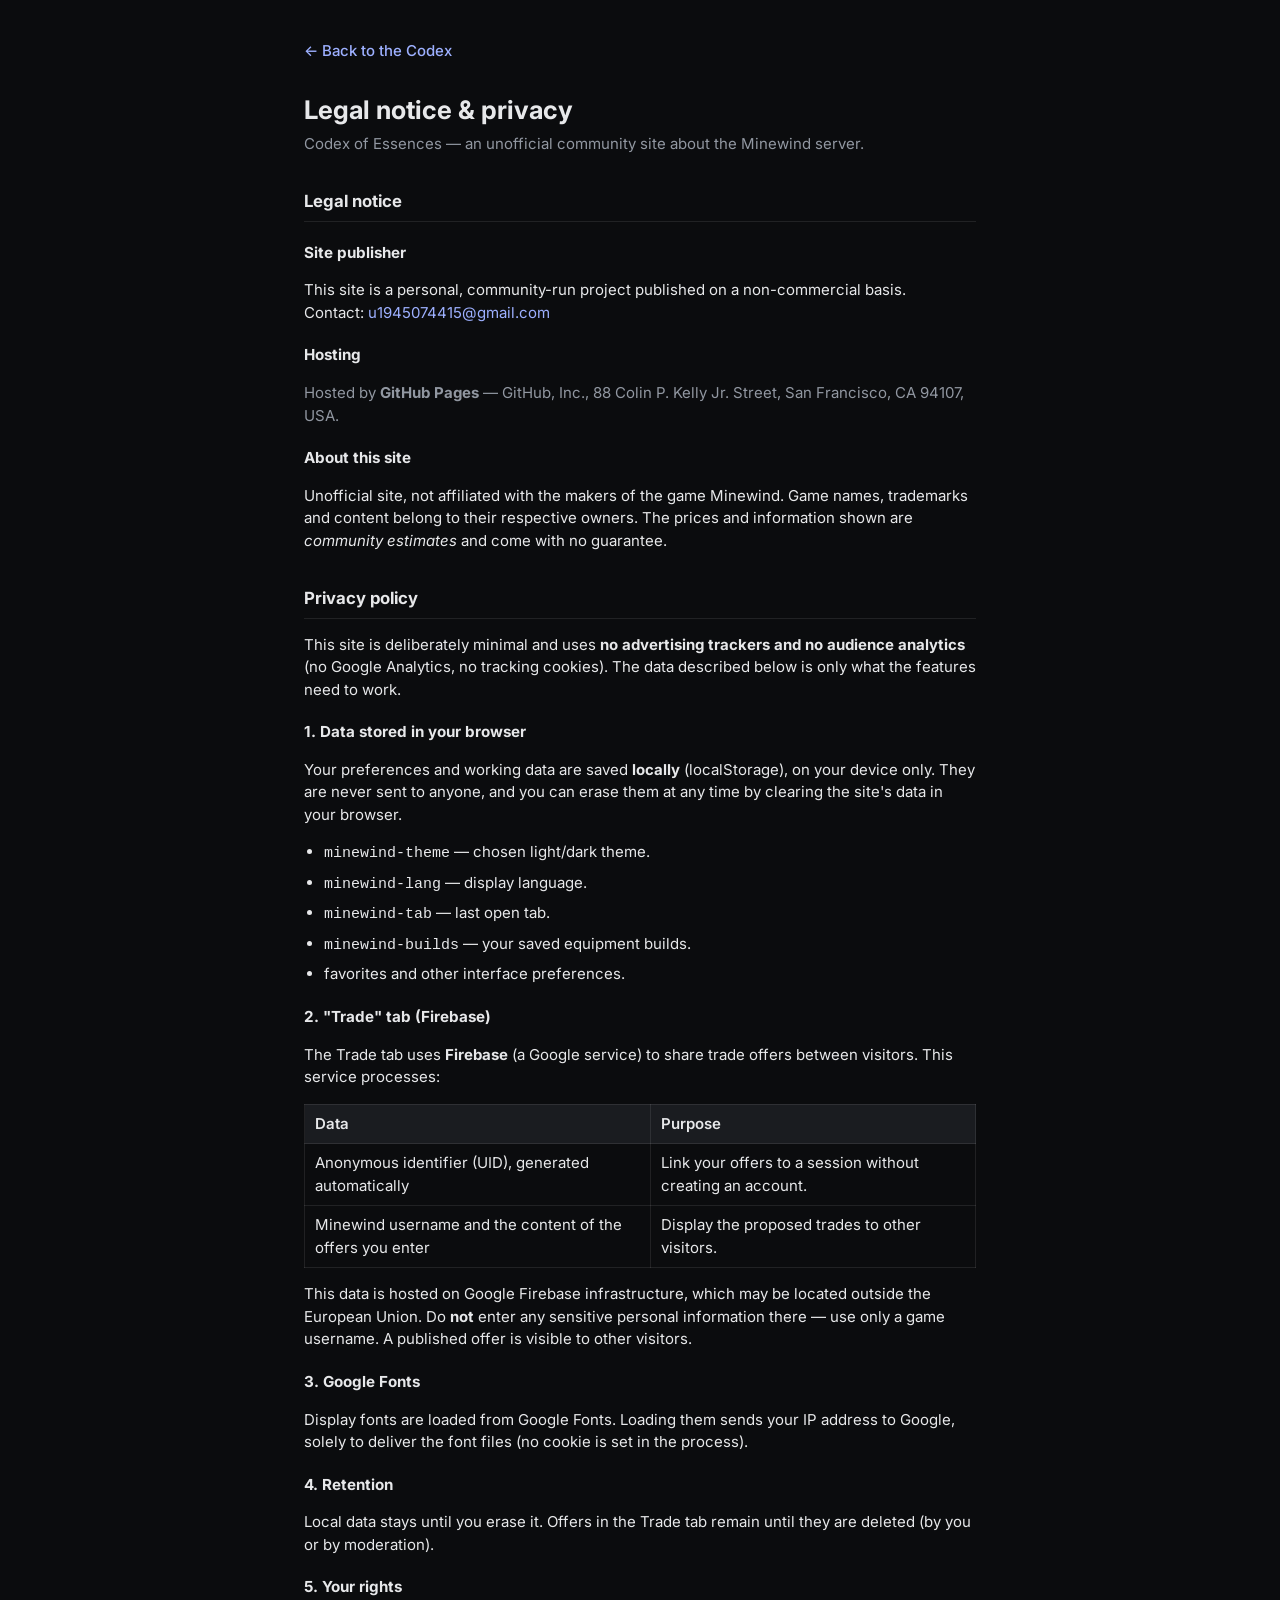
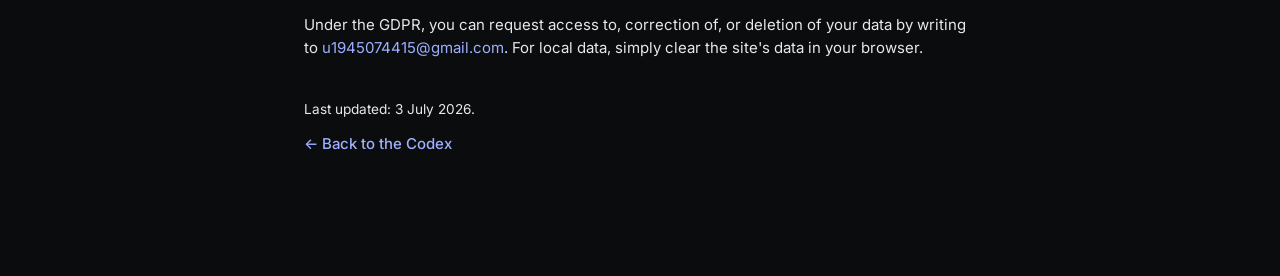
==== legal.html @ 0ba0daf3 "Add legal notice & privacy page (English) Add legal.html covering hosting, GDPR data usage (localSto" ====
<!DOCTYPE html>
<html lang="en">
<head>
<meta charset="UTF-8">
<meta name="viewport" content="width=device-width, initial-scale=1.0">
<meta name="robots" content="noindex">
<title>Legal notice & privacy — Codex of Essences</title>
<link rel="icon" href="data:image/svg+xml,%3Csvg xmlns='http://www.w3.org/2000/svg' viewBox='0 0 24 24'%3E%3Cpath fill='%23d4a543' d='M12 2c.3 4.5 3.5 7.7 8 8-4.5.3-7.7 3.5-8 8-.3-4.5-3.5-7.7-8-8 4.5-.3 7.7-3.5 8-8z'/%3E%3C/svg%3E">
<link rel="preconnect" href="https://fonts.googleapis.com">
<link rel="preconnect" href="https://fonts.gstatic.com" crossorigin>
<link href="https://fonts.googleapis.com/css2?family=Inter:wght@400;500;600;700&display=swap" rel="stylesheet">
<link rel="stylesheet" href="assets/css/base.css?v=20250701c">
<script>
  // set theme before paint to avoid a flash (same key as the main page)
  try {
    var t = localStorage.getItem('minewind-theme');
    if (t === 'light' || t === 'dark') document.documentElement.setAttribute('data-theme', t);
  } catch (e) {}
</script>
<style>
  .legal-wrap{ max-width: 720px; margin: 0 auto; padding: 40px 24px 100px; }
  .legal-wrap h1{ font-size: 1.6rem; margin: 0 0 4px; }
  .legal-wrap .lead{ color: var(--text-dim); margin: 0 0 32px; }
  .legal-wrap h2{
    font-size: 1.05rem; margin: 34px 0 10px;
    padding-bottom: 6px; border-bottom: 1px solid var(--border);
  }
  .legal-wrap h3{ font-size: 0.95rem; margin: 20px 0 6px; }
  .legal-wrap p, .legal-wrap li{ color: var(--text); }
  .legal-wrap ul{ padding-left: 20px; }
  .legal-wrap li{ margin: 6px 0; }
  .legal-wrap .muted{ color: var(--text-dim); }
  .back-link{
    display: inline-flex; align-items: center; gap: 6px;
    margin-bottom: 28px; font-weight: 500;
  }
  .updated{ margin-top: 40px; color: var(--text-faint); font-size: 0.85rem; }
  table.data{ border-collapse: collapse; width: 100%; margin: 10px 0; }
  table.data th, table.data td{
    text-align: left; padding: 8px 10px;
    border: 1px solid var(--border); vertical-align: top;
  }
  table.data th{ background: var(--panel-2); font-weight: 600; }
</style>
</head>
<body>
<div class="legal-wrap">

  <a class="back-link" href="index.html">← Back to the Codex</a>

  <h1>Legal notice &amp; privacy</h1>
  <p class="lead">Codex of Essences — an unofficial community site about the Minewind server.</p>

  <h2>Legal notice</h2>

  <h3>Site publisher</h3>
  <p>
    This site is a personal, community-run project published on a non-commercial basis.<br>
    Contact: <a href="mailto:u1945074415@gmail.com">u1945074415@gmail.com</a>
  </p>

  <h3>Hosting</h3>
  <p class="muted">
    Hosted by <strong>GitHub Pages</strong> — GitHub, Inc., 88 Colin P. Kelly Jr. Street,
    San Francisco, CA 94107, USA.
  </p>

  <h3>About this site</h3>
  <p>
    Unofficial site, not affiliated with the makers of the game Minewind. Game names, trademarks
    and content belong to their respective owners. The prices and information shown are
    <em>community estimates</em> and come with no guarantee.
  </p>

  <h2>Privacy policy</h2>
  <p>
    This site is deliberately minimal and uses <strong>no advertising trackers and no audience
    analytics</strong> (no Google Analytics, no tracking cookies). The data described below is
    only what the features need to work.
  </p>

  <h3>1. Data stored in your browser</h3>
  <p>
    Your preferences and working data are saved <strong>locally</strong> (localStorage), on your
    device only. They are never sent to anyone, and you can erase them at any time by clearing
    the site's data in your browser.
  </p>
  <ul>
    <li><code>minewind-theme</code> — chosen light/dark theme.</li>
    <li><code>minewind-lang</code> — display language.</li>
    <li><code>minewind-tab</code> — last open tab.</li>
    <li><code>minewind-builds</code> — your saved equipment builds.</li>
    <li>favorites and other interface preferences.</li>
  </ul>

  <h3>2. "Trade" tab (Firebase)</h3>
  <p>
    The Trade tab uses <strong>Firebase</strong> (a Google service) to share trade offers between
    visitors. This service processes:
  </p>
  <table class="data">
    <tr>
      <th>Data</th>
      <th>Purpose</th>
    </tr>
    <tr>
      <td>Anonymous identifier (UID), generated automatically</td>
      <td>Link your offers to a session without creating an account.</td>
    </tr>
    <tr>
      <td>Minewind username and the content of the offers you enter</td>
      <td>Display the proposed trades to other visitors.</td>
    </tr>
  </table>
  <p>
    This data is hosted on Google Firebase infrastructure, which may be located outside the
    European Union. Do <strong>not</strong> enter any sensitive personal information there — use
    only a game username. A published offer is visible to other visitors.
  </p>

  <h3>3. Google Fonts</h3>
  <p>
    Display fonts are loaded from Google Fonts. Loading them sends your IP address to Google,
    solely to deliver the font files (no cookie is set in the process).
  </p>

  <h3>4. Retention</h3>
  <p>
    Local data stays until you erase it. Offers in the Trade tab remain until they are deleted
    (by you or by moderation).
  </p>

  <h3>5. Your rights</h3>
  <p>
    Under the GDPR, you can request access to, correction of, or deletion of your data by
    writing to <a href="mailto:u1945074415@gmail.com">u1945074415@gmail.com</a>. For local data,
    simply clear the site's data in your browser.
  </p>

  <p class="updated">Last updated: 3 July 2026.</p>

  <a class="back-link" href="index.html">← Back to the Codex</a>

</div>
</body>
</html>
---- assets/css/base.css ----
/* ==========================================================================
   base.css — design tokens, theming, reset and page layout
   ========================================================================== */

:root{
  --bg:#0b0c0e;
  --panel:#141518;
  --panel-2:#1a1c20;
  --border: rgba(255,255,255,0.09);
  --border-strong: rgba(255,255,255,0.17);
  --text:#e7e8ea;
  --text-dim:#9197a1;
  --text-faint:#6a6f78;
  --accent:#6e8bff;
  --accent-text:#9db0ff;
  --accent-soft: rgba(110,139,255,0.12);
  --gold: var(--accent); /* legacy alias used as JS fallback */
  --sigil-spell:#9b8cff;
  --sigil-weapon:#ef6f63;
  --sigil-armor:#54c98b;
  --shadow: 0 1px 2px rgba(0,0,0,0.3), 0 8px 24px -14px rgba(0,0,0,0.5);
  --radius:10px;
  --font-sans:'Inter',-apple-system,BlinkMacSystemFont,'Segoe UI',Roboto,sans-serif;
  --font-mono:'JetBrains Mono',ui-monospace,'SF Mono',Menlo,Consolas,monospace;
}

/* ---------- Light theme ---------- */
html[data-theme="light"]{
  --bg:#ffffff;
  --panel:#ffffff;
  --panel-2:#f5f6f8;
  --border: rgba(0,0,0,0.10);
  --border-strong: rgba(0,0,0,0.18);
  --text:#17181b;
  --text-dim:#595f68;
  --text-faint:#878d96;
  --accent:#4f6bf6;
  --accent-text:#3f57d8;
  --accent-soft: rgba(79,107,246,0.10);
  --sigil-spell:#7c5cf0;
  --sigil-weapon:#d8473c;
  --sigil-armor:#1f9d57;
  --shadow: 0 1px 2px rgba(20,20,40,0.06), 0 10px 30px -18px rgba(20,20,40,0.18);
}

/* ---------- Reset ---------- */
*{box-sizing:border-box;}
html,body{margin:0;padding:0;}
body{
  background: var(--bg);
  color: var(--text);
  font-family: var(--font-sans);
  font-size:15px;
  line-height:1.5;
  min-height:100vh;
  -webkit-font-smoothing:antialiased;
  text-rendering:optimizeLegibility;
  transition: background-color 0.2s ease, color 0.2s ease;
}
.grain{ display:none; }

a{ color: var(--accent-text); text-decoration:none; }
a:hover{ text-decoration:underline; }
::selection{ background: var(--accent-soft); }

/* No blue tap-flash / weird text selection on long-press for tappable UI */
*{ -webkit-tap-highlight-color: transparent; }
.essence-card, .fav-btn, .filter-chip, .tab, .lang-btn, .theme-toggle,
.random-btn, .reroll-btn, .legend-item, .guide-toggle, .set-tab,
button{
  -webkit-user-select:none; user-select:none; -webkit-touch-callout:none;
}

/* ---------- Layout ---------- */
.wrap{
  position:relative;
  max-width: 860px;
  margin: 0 auto;
  padding: 40px 24px 100px;
}

/* ---------- Icons ---------- */
.ico{
  width:1em; height:1em;
  display:inline-block;
  vertical-align:-0.14em;
  flex:none;
}
.type-badge{
  display:inline-flex;
  align-items:center;
  font-size:15px;
}
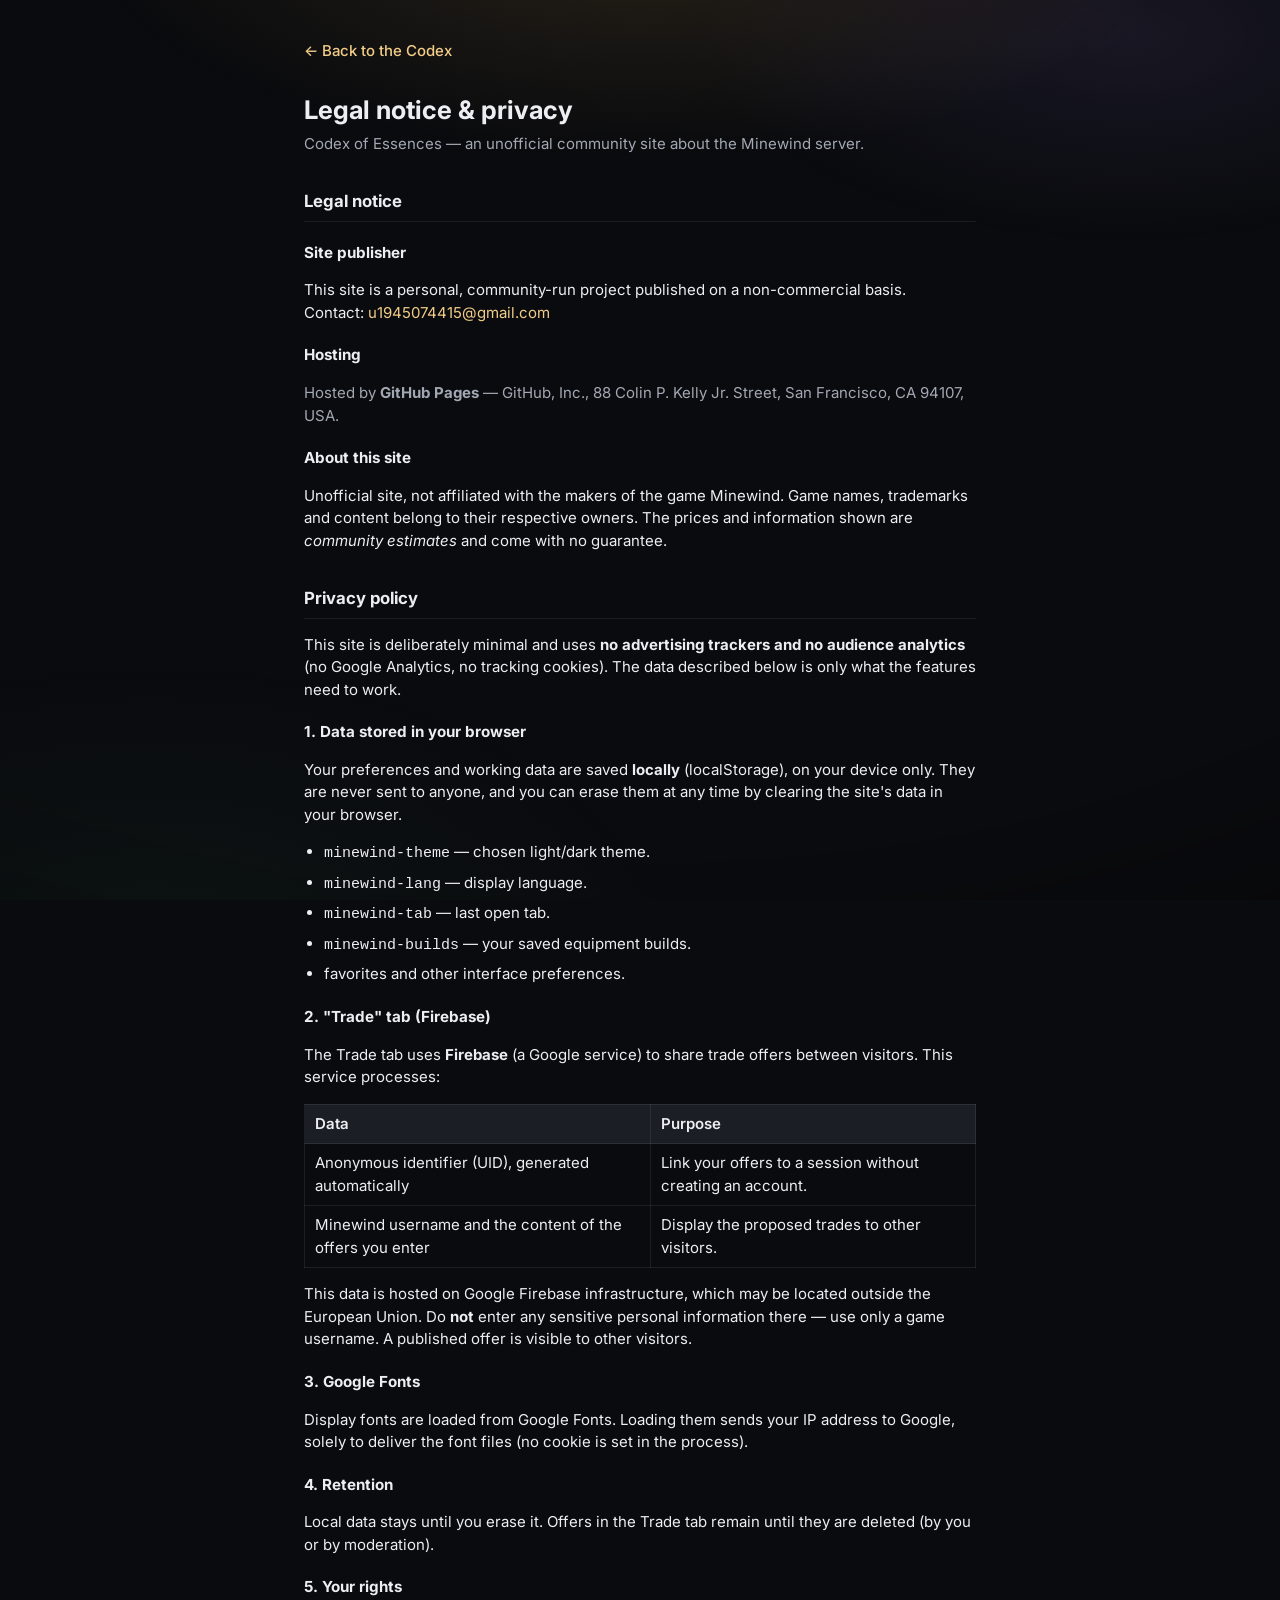
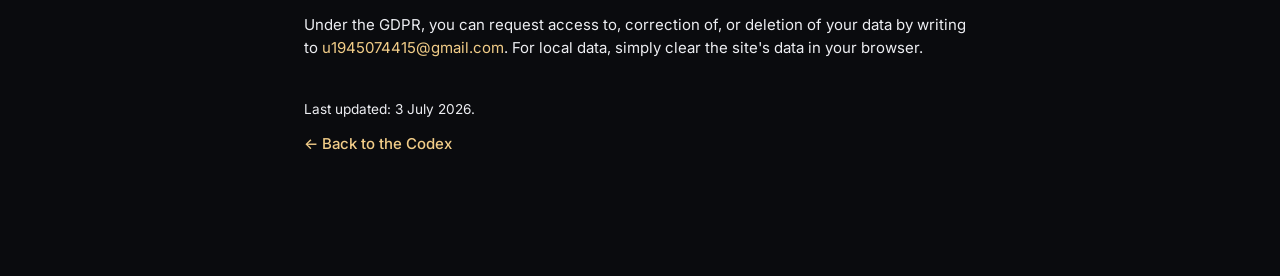
==== commit ea545f79: "fix: corrige les points de la critique design (hiérarchie, contraste, accessibilité) - Hero compact " ====
--- a/legal.html
+++ b/legal.html
@@ -9,7 +9,7 @@
 <link rel="preconnect" href="https://fonts.googleapis.com">
 <link rel="preconnect" href="https://fonts.gstatic.com" crossorigin>
 <link href="https://fonts.googleapis.com/css2?family=Inter:wght@400;500;600;700&display=swap" rel="stylesheet">
-<link rel="stylesheet" href="assets/css/base.css?v=20250701c">
+<link rel="stylesheet" href="assets/css/base.css?v=20261001a">
 <script>
   // set theme before paint to avoid a flash (same key as the main page)
   try {
--- a/assets/css/base.css
+++ b/assets/css/base.css
@@ -3,44 +3,87 @@
    ========================================================================== */
 
 :root{
-  --bg:#0b0c0e;
-  --panel:#141518;
-  --panel-2:#1a1c20;
-  --border: rgba(255,255,255,0.09);
-  --border-strong: rgba(255,255,255,0.17);
-  --text:#e7e8ea;
-  --text-dim:#9197a1;
-  --text-faint:#6a6f78;
-  --accent:#6e8bff;
-  --accent-text:#9db0ff;
-  --accent-soft: rgba(110,139,255,0.12);
-  --gold: var(--accent); /* legacy alias used as JS fallback */
-  --sigil-spell:#9b8cff;
-  --sigil-weapon:#ef6f63;
-  --sigil-armor:#54c98b;
-  --shadow: 0 1px 2px rgba(0,0,0,0.3), 0 8px 24px -14px rgba(0,0,0,0.5);
-  --radius:10px;
+  /* ---- Surfaces (obsidienne, éclairée par paliers) ---- */
+  --bg:#0a0b0e;
+  --bg-2:#0d0e12;
+  --panel:#15161c;
+  --panel-2:#1c1e26;
+  --panel-3:#242732;          /* surface imbriquée / survol profond */
+  --border: rgba(255,255,255,0.08);
+  --border-strong: rgba(255,255,255,0.16);
+  --hairline: rgba(255,255,255,0.05);
+
+  /* ---- Texte ---- */
+  --text:#edeef2;
+  --text-dim:#a2a8b3;
+  --text-faint:#8a8f9a;       /* ≥ 4.5:1 sur toutes les surfaces (petits libellés) */
+
+  /* ---- Accent « essence » : or / ambre ---- */
+  --accent:#e3b45e;           /* or principal */
+  --accent-text:#f2cd88;      /* or clair, pour le texte sur fond sombre */
+  --on-accent:#1a1307;        /* texte posé sur un aplat --accent (boutons pleins) */
+  --accent-soft: rgba(227,180,94,0.13);
+  --accent-line: rgba(227,180,94,0.42);
+  --gold: var(--accent);      /* alias legacy utilisé comme fallback JS */
+  --gold-bright:#f4d38c;
+
+  /* ---- Sigils par type d'essence ---- */
+  --sigil-spell:#a68bff;      /* sort — arcane */
+  --sigil-weapon:#ef6f63;     /* arme — braise */
+  --sigil-armor:#57cd8f;      /* armure — jade */
+  /* ---- Couleurs d'état (ne pas réutiliser les sigils de type pour ça) ---- */
+  --danger:#ef6b6f;           /* erreurs, actions destructives, expiration */
+  --success:#57cd8f;          /* confirmations, validation, badge vérifié */
+
+  /* ---- Élévation ---- */
+  --shadow-sm: 0 1px 2px rgba(0,0,0,0.4);
+  --shadow: 0 2px 6px rgba(0,0,0,0.35), 0 14px 32px -18px rgba(0,0,0,0.65);
+  --shadow-lg: 0 10px 50px -14px rgba(0,0,0,0.72);
+  --glow: 0 0 0 1px var(--accent-line), 0 10px 34px -12px rgba(227,180,94,0.28);
+
+  /* ---- Rayons ---- */
+  --radius-sm:8px;
+  --radius:12px;
+  --radius-lg:18px;
+
+  /* ---- Typo ---- */
   --font-sans:'Inter',-apple-system,BlinkMacSystemFont,'Segoe UI',Roboto,sans-serif;
   --font-mono:'JetBrains Mono',ui-monospace,'SF Mono',Menlo,Consolas,monospace;
+  --font-display:'Cinzel','Inter',Georgia,serif;
 }
 
-/* ---------- Light theme ---------- */
+/* ---------- Light theme (parchemin) ---------- */
 html[data-theme="light"]{
-  --bg:#ffffff;
+  --bg:#f7f4ee;
+  --bg-2:#efeae0;
   --panel:#ffffff;
-  --panel-2:#f5f6f8;
-  --border: rgba(0,0,0,0.10);
-  --border-strong: rgba(0,0,0,0.18);
-  --text:#17181b;
-  --text-dim:#595f68;
-  --text-faint:#878d96;
-  --accent:#4f6bf6;
-  --accent-text:#3f57d8;
-  --accent-soft: rgba(79,107,246,0.10);
+  --panel-2:#f4f0e8;
+  --panel-3:#ece6d9;
+  --border: rgba(40,32,18,0.11);
+  --border-strong: rgba(40,32,18,0.20);
+  --hairline: rgba(40,32,18,0.06);
+
+  --text:#1d1a15;
+  --text-dim:#5d564a;
+  --text-faint:#6b6458;
+
+  --accent:#b7842a;
+  --accent-text:#7d5813;
+  --on-accent:#1d1a15;
+  --accent-soft: rgba(183,132,42,0.12);
+  --accent-line: rgba(183,132,42,0.40);
+  --gold-bright:#7d5813;
+
   --sigil-spell:#7c5cf0;
   --sigil-weapon:#d8473c;
   --sigil-armor:#1f9d57;
-  --shadow: 0 1px 2px rgba(20,20,40,0.06), 0 10px 30px -18px rgba(20,20,40,0.18);
+  --danger:#ae2a30;
+  --success:#0f6a37;
+
+  --shadow-sm: 0 1px 2px rgba(60,50,30,0.07);
+  --shadow: 0 2px 8px rgba(60,50,30,0.08), 0 14px 34px -20px rgba(60,50,30,0.24);
+  --shadow-lg: 0 12px 44px -16px rgba(60,50,30,0.28);
+  --glow: 0 0 0 1px var(--accent-line), 0 10px 30px -12px rgba(183,132,42,0.22);
 }
 
 /* ---------- Reset ---------- */
@@ -57,10 +100,57 @@
   text-rendering:optimizeLegibility;
   transition: background-color 0.2s ease, color 0.2s ease;
 }
-.grain{ display:none; }
+
+/* ---------- Ambient background glow (behind everything) ---------- */
+body::before{
+  content:"";
+  position:fixed;
+  inset:0;
+  z-index:-2;
+  pointer-events:none;
+  background:
+    radial-gradient(68% 42% at 50% -10%, rgba(227,180,94,0.14), transparent 66%),
+    radial-gradient(46% 32% at 88% 4%, rgba(166,139,255,0.09), transparent 72%),
+    radial-gradient(60% 50% at 12% 108%, rgba(87,205,143,0.05), transparent 70%),
+    radial-gradient(120% 90% at 50% 40%, transparent 62%, rgba(0,0,0,0.45));
+  animation: ambientDrift 20s ease-in-out infinite alternate;
+}
+html[data-theme="light"] body::before{
+  background:
+    radial-gradient(68% 42% at 50% -10%, rgba(183,132,42,0.10), transparent 66%),
+    radial-gradient(46% 32% at 88% 4%, rgba(124,92,240,0.05), transparent 72%),
+    radial-gradient(120% 90% at 50% 40%, transparent 70%, rgba(60,50,30,0.06));
+}
+
+/* ---------- Fine grain texture overlay ---------- */
+.grain{
+  position:fixed;
+  inset:0;
+  z-index:-1;
+  pointer-events:none;
+  opacity:0.035;
+  background-image:url("data:image/svg+xml,%3Csvg xmlns='http://www.w3.org/2000/svg' width='120' height='120'%3E%3Cfilter id='n'%3E%3CfeTurbulence type='fractalNoise' baseFrequency='0.9' numOctaves='2' stitchTiles='stitch'/%3E%3C/filter%3E%3Crect width='100%25' height='100%25' filter='url(%23n)'/%3E%3C/svg%3E");
+}
+html[data-theme="light"] .grain{ opacity:0.02; }
+
+/* ---------- Shared keyframes ---------- */
+@keyframes fadeRise{ from{ opacity:0; transform:translateY(12px); } to{ opacity:1; transform:none; } }
+@keyframes fadeIn{ from{ opacity:0; } to{ opacity:1; } }
+@keyframes popIn{ from{ opacity:0; transform:scale(0.96); } to{ opacity:1; transform:none; } }
+@keyframes spin360{ to{ transform:rotate(360deg); } }
+@keyframes ambientDrift{ from{ transform:translate3d(0,0,0) scale(1); opacity:0.85; } to{ transform:translate3d(0,10px,0) scale(1.05); opacity:1; } }
+
+/* Gentle reveal the first time a tab's content is shown (parent un-hidden) */
+#build-inner, #inv-inner, #trade-inner, #mod-inner{
+  animation: fadeRise 0.4s cubic-bezier(.2,.7,.3,1) both;
+}
 
 a{ color: var(--accent-text); text-decoration:none; }
 a:hover{ text-decoration:underline; }
+
+/* Visible keyboard focus on every control (mouse clicks don't trigger it).
+   Text fields keep their own ring (outline:none + box-shadow in their sheet). */
+:focus-visible{ outline:2px solid var(--accent); outline-offset:2px; }
 ::selection{ background: var(--accent-soft); }
 
 /* No blue tap-flash / weird text selection on long-press for tappable UI */
